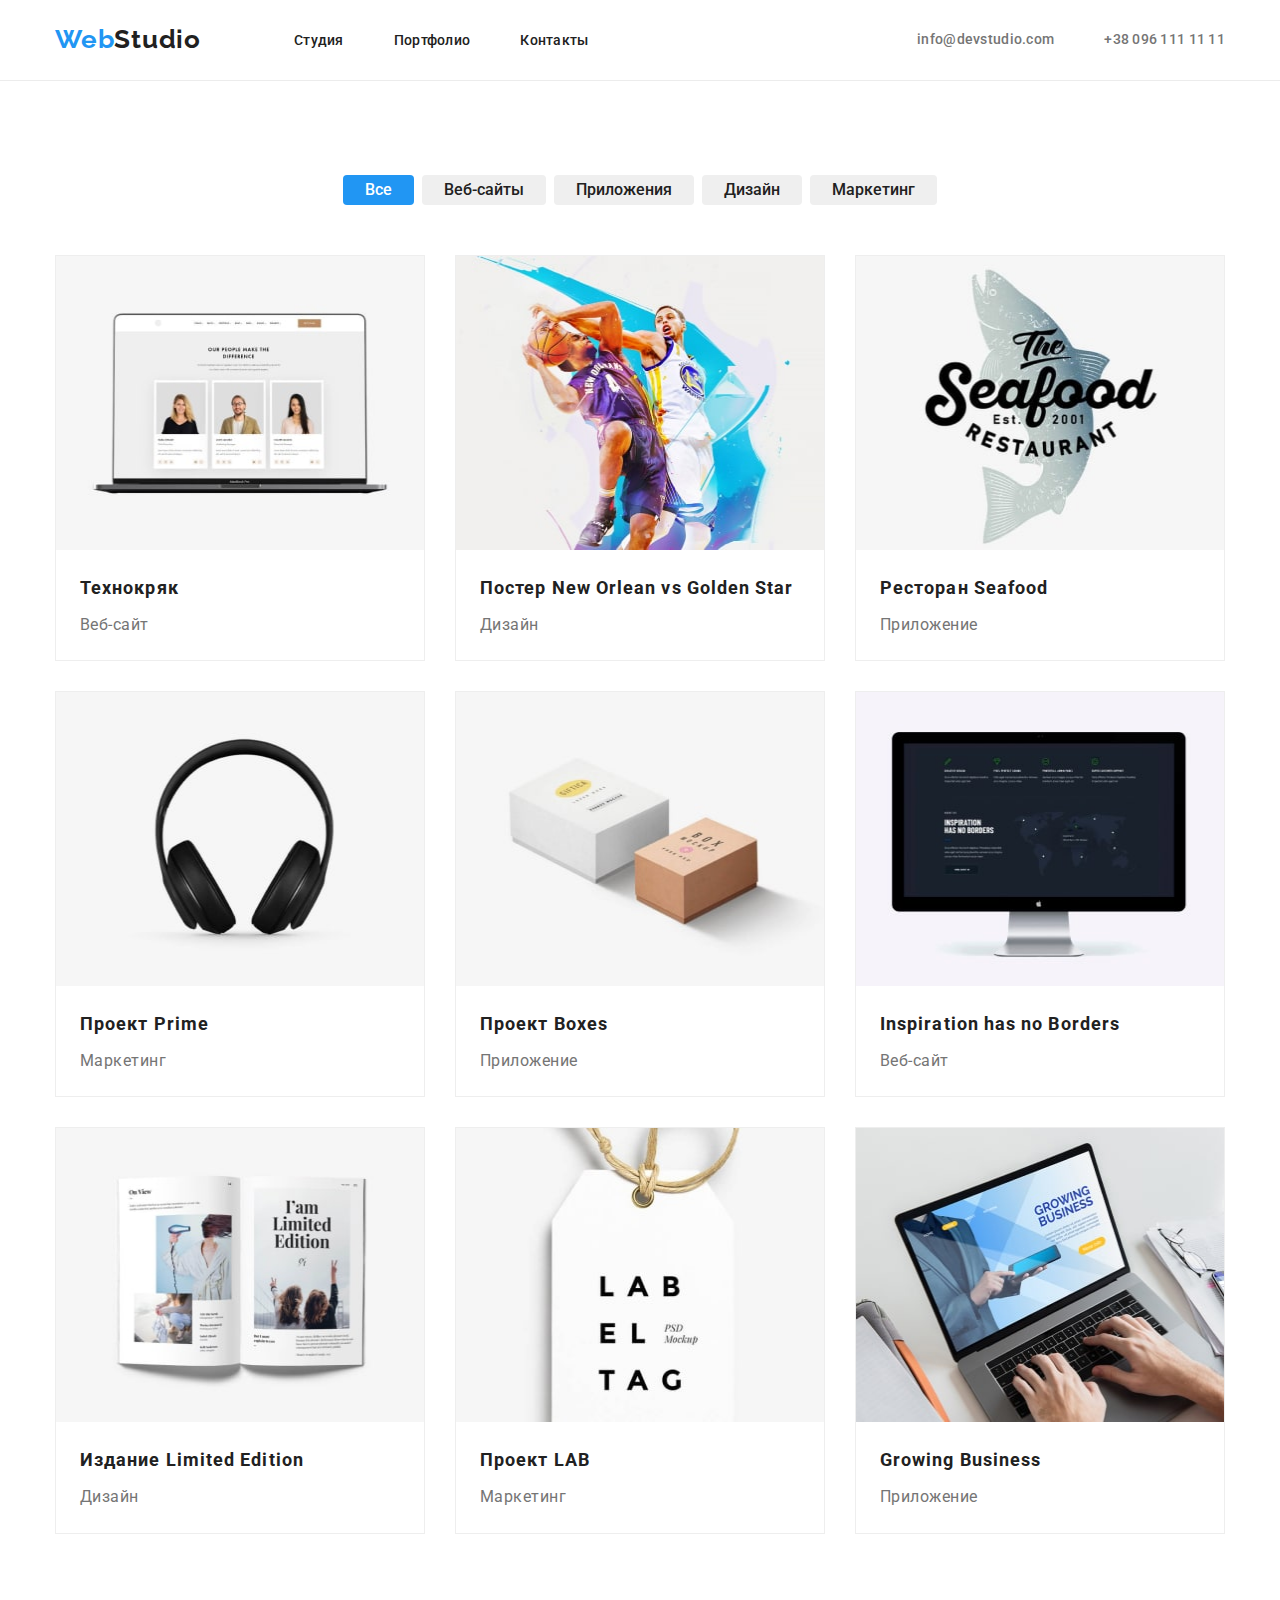
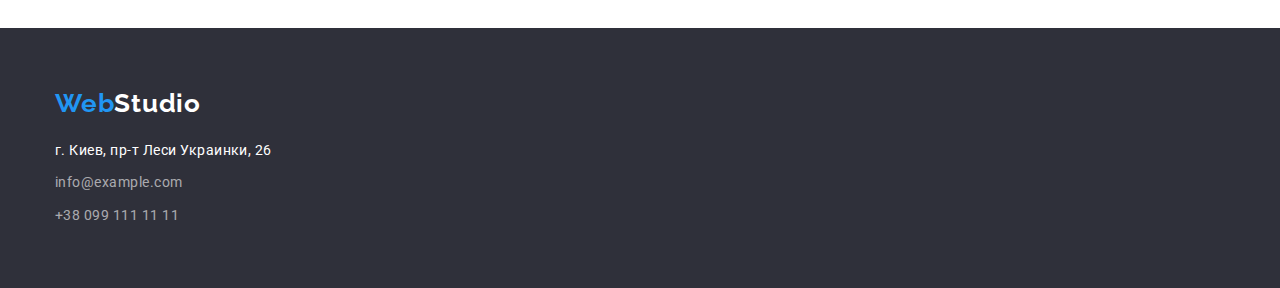
==== portfolio.html @ 02ed7e60 "Add social networks" ====
<!DOCTYPE html>
<html lang="ru">

    <head>
        <meta charset="UTF-8">
        <meta http-equiv="X-UA-Compatible" content="IE=edge">
        <meta name="viewport" content="width=device-width, initial-scale=1.0">
        <title>hw2</title>
        <link href="https://fonts.googleapis.com/css2?family=Raleway:wght@700&family=Roboto:wght@400;500;700;900&display=swap"
            rel="stylesheet" />
        <link rel="stylesheet" href="https://cdnjs.cloudflare.com/ajax/libs/modern-normalize/1.1.0/modern-normalize.min.css
                
                
                
        " />
        <link rel="stylesheet" href="./css/styles.css" />

    </head>

    <body class="page">
    
        <header class="hader">
            <div class="container">
                <nav class="site-nav">
                    <a class="logo-blue link" href="">Web<span class="logo-black">Studio</span></a>
                  
                    <ul class="site-nav list">
                        <li class="site-nav-item"><a class="link" href="./index.html">Студия</a></li>
                        <li class="site-nav-item"><a class="link list-current" href="./portfolio.html" >Портфолио</a></li>
                        <li class="site-nav-item"><a class="link" href="./index.html">Контакты</a></li>
                    </ul>
                </nav>
            
                
                <ul class="contact list">
                    <li class="connect-item"><a class="contact-link link mail" href="mailto:info@devstudio.com">info@devstudio.com</a></li>
                    <li class="connect-item"><a class="contact-link link tel" href="tel:+380961111111">+38 096 111 11 11</a></li>
                </ul>
                
            </div>
        </header>
        <main>
            <section class="section">
                <div class="container">
                    <h1 class="visually-hidden"><span >Фильтр</span></h1>
                    <ul class="filter list">
                        <li class="but"><button class="buttons-all" type="button">Все</button></li>  
                        <li class="but"><button class="buttons" type="button">Веб-сайты</button></li>
                        <li class="but"><button class="buttons" type="button">Приложения</button></li>
                        <li class="but"><button class="buttons" type="button">Дизайн</button></li>
                        <li class="but"><button class="buttons" type="button">Маркетинг</button></li>  
                    </ul>     
                 
                    <ul class="project list">
                        <li class="pic">
                            <a class="link" href="./index.html"><img src="./images/portfolio/img-10.jpg" alt="Экран ноутбука с открытым сайтом" width="370" height="294"/>
                                <div class="cards">
                                    <h2 class="project-name">Технокряк</h2>
                                    <p class="project-work">Веб-сайт</p>
                                </div>
                            </a>
                        </li>
                        <li class="pic">
                            <a class="link" href="./index.html"><img src="./images/portfolio/img-11.jpg" alt="Два баскетболиста с мячом" width="370" height="294"/>
                                <div class="cards">
                                    <h2 class="project-name">Постер New Orlean vs Golden Star</h2>
                                    <p class="project-work">Дизайн</p>
                                </div>
                            </a>
                            
                        </li>
                        <li class="pic">
                            <a class="link" href="./index.html"><img src="./images/portfolio/img-12.jpg" alt="Эмблема ресторана морской еды" width="370" height="294"/>
                                <div class="cards">
                                    <h2 class="project-name">Ресторан Seafood</h2>
                                    <p class="project-work">Приложение</p>
                                </div>
                            </a>
                        </li>
                        <li class="pic">
                            <a class="link" href="./index.html"><img src="./images/portfolio/img-13.jpg" alt="Черные наушники" width="370" height="294"/>
                                <div class="cards">
                                    <h2 class="project-name">Проект Prime</h2>
                                    <p class="project-work">Маркетинг</p>
                                </div>
                            </a>
                        </li>
                        <li class="pic">
                            <a class="link" href="./index.html"><img src="./images/portfolio/img-14.jpg" alt="Две коробки" width="370" height="294"/>
                                <div class="cards">
                                    <h2 class="project-name">Проект Boxes</h2>
                                    <p class="project-work">Приложение</p>
                                </div>
                            </a>
                        </li>
                        <li class="pic">
                            <a class="link" href="./index.html"><img src="./images/portfolio/img-15.jpg" alt="Монитор компьютера с открытым сайтом" width="370" height="294"/>
                                <div class="cards">
                                    <h2 class="project-name">Inspiration has no Borders</h2>
                                    <p class="project-work">Веб-сайт</p>
                                </div>
                            </a>
                        </li>
                        <li class="pic">
                            <a class="link" href="./index.html"><img src="./images/portfolio/img-16.jpg" alt="Открытая книга на английском языке" width="370" height="294"/>
                                <div class="cards">
                                    <h2 class="project-name">Издание Limited Edition</h2>
                                    <p class="project-work">Дизайн</p>
                                </div>
                            </a>
                        </li>
                        <li class="pic">
                            <a class="link" href="./index.html"><img src="./images/portfolio/img-17.jpg" alt="Визитка на веревке" width="370" height="294"/>
                                <div class="cards">
                                    <h2 class="project-name">Проект LAB</h2>
                                    <p class="project-work">Маркетинг</p>
                                </div>
                            </a>
                        </li>
                        <li class="pic">
                            <a class="link" href="./index.html"><img src="./images/portfolio/img-18.jpg" alt="Открытый ноутбук с загруженым сайтом" width="370" height="294"/>
                                <div class="cards">
                                    <h2 class="project-name">Growing Business</h2>
                                    <p class="project-work">Приложение</p>
                                </div>
                            </a>
                        </li>
                    </ul>
                </div>
            </section>
        </main>
        <footer class="footer">
            <div class="container">
                <div class="logo-down"><a class="logo-blue link-two" href="">Web<span class="logo-white">Studio</span></a></div>
                <address>
                    <ul class="address list">
                        <li class="adr"><a class="city link-down" href="https://goo.gl/maps/exjHchh4HZXkeNrS6" rel="noopener noreferrer nofollow" target="_blank">г. Киев, пр-т Леси
                    Украинки, 26</a></li>
                        <li class="adr"><a class="contact-item link-down" href="mailto:info@example.com">info@example.com</a></li>
                        <li class="adr"><a class="contact-item link-down" href="tel:+380991111111">+38 099 111 11 11</a></li>
                    </ul>
                </address>
            </div>
        </footer>
    </body>
</html>
---- css/styles.css ----
/* хедер background: #FFFFFF; */
/* цвет заголовки color: #212121;*/
/* основной текст color: #757575;*/
/* акцент цвет ссылки веб и Студия color: #2196F3; */
/* Эффективные решения осн color: #FFFFFF*;/
/* Эффективные решения фон background: #2F303A; */
/*  Чем занимаемся фон background: #E5E5E5; */
/* Наша команда background: #F5F4FA; */
/* футер background: #2F303A; */
/* адресс внизу color: rgba(255, 255, 255, 0.6); */
/* абзацы color: #757575; */

:root {
    --primary-text-color: #757575;
    --title-text-color: #212121;
    --primary-white-color:#FFFFFF;
    --accent-color: #2196F3;
    --hero-bgd-color: #2F303A;
    --team-bgd-color: #F5F4FA;
    --contact-color: rgba(255, 255, 255, 0.6);
}
.page {
    font-family: 'Roboto', sans-serif;
    letter-spacing: 0.03em;
    background-color: var(--primary-white-color);
    color: var(--primary-text-color);
}
h1,
h2,
h3,
h4,
h5,
h6,
p {
    margin-top: 0;
    margin-bottom: 0;
}
img {
    display: block;
    max-width: 100%;
}
.container {
    width: 1200px;
    padding-left: 15px;
    padding-right: 15px;
    margin-left: auto;
    margin-right: auto;
    
}
/* Header */
ul {
    list-style: none;
    padding: 0;
    margin: 0;
}
.link,
.link-two,
.link-down {
    text-decoration: none;
}

.site-nav.list {
    display: flex;
    padding-top: 0;
    padding-bottom: 0;
}
.logo-blue {
    margin-right: 93px;
    padding-top: 24px;
    padding-bottom: 25px;
}
.logo {
    display: inline-block;
}

.hader .container {
    display: flex;
    align-items: center;
}
.hader {
    border-bottom: 1px solid #ececec;
}
.site-nav-item {
    margin-right: 50px;
}
.site-nav-item:last-child {
    margin-right: 0;
}
.site-nav {
    display: flex;
    align-items: center;
}

.site-nav .link .list-current + .link {
    margin-left: 50px;
}

.contact.list {
    display: flex;
    margin-left: auto;
    
}
.contact .cont + .cont,
.contact .connect-item + .connect-item{
    display: block;
    margin-left: 50px;
}
 

/* Site nav */

.site-nav-item .link {
    font-weight: 500;
    font-size: 14px;
    line-height: 1.14;
    letter-spacing: 0.02em;
    color: var(--title-text-color);
}
.logo-blue {
    font-family: 'Raleway';
    font-weight: 700;
    font-size: 26px;
    line-height: 1.19;
    letter-spacing: 0.03em;
    color: var(--accent-color);
}

.logo-black {
    font-family: inherit;
    color: var(--title-text-color);
}

.logo-white {
    font-family: inherit;
    color: var(--primary-white-color);
}


.link:hover,
.link:focus {
    color: var(--accent-color); 
}

.site-nav .link .list-current {
    color: var(--accent-color);
}

.contact {
    font-weight: 500;
    font-size: 14px;
    line-height: 1.14;
    letter-spacing: 0.02em;
}
.contact-link {
    color: var(--primary-text-color)
}
.contact-link:hover,
.contact-link:focus {
    color: var(--accent-color);
}

/* Filter Portfolio */
.filter {
    font-weight: 500;
    font-size: 16px;
    line-height: 1.62;
    letter-spacing: 0,03em;
}
.filter {
    display: flex;
    justify-content: center;
    font-size: 16px;
    margin-bottom: 50px;
}
.filter .but + .but {
    margin-left: 8px;
}
.filter .buttons-all {
    color: var(--primary-white-color);
    background-color: var(--accent-color);
    cursor: pointer;
    font-weight: 500;
    border: none;
    padding: 6px 22px;
    border-radius: 4px;
}
.filter .buttons {
    color: var(--title-text-color);
    cursor: pointer;
    font-weight: 500;
    border: none;
    padding: 6px 22px;
    border-radius: 4px;
}
.filter .buttons-all:hover,
.filter .buttons-all:focus {
    background-color: var(--accent-color);
    color: var(--primary-white-color);
}

.filter .buttons:hover,
.filter .buttons:focus {
    background-color: var(--accent-color);
    color: var(--primary-white-color);
}   
.project {
    display: flex;
    flex-wrap: wrap;
}
.pic {
    width: 370px;
    
}
.project.list .pic {
    display: block;
    width: calc((100% - 60px) / 3);
    margin-right: 30px;
    margin-bottom: 30px;
    
    border: 1px solid #eeeeee;
}
.project.list .pic:nth-child(3n) {
    margin-right: 0;
} 
.project.list .pic:nth-last-child(-n+3) {
    margin-bottom: 0;
}

/* Герой */
.hero {
    padding: 200px 0;
    text-align: center;
    background-image: linear-gradient(to right,
        rgba(47, 48, 58, 0.4), 
        rgba(47, 48, 58, 0.4)), 
    url(../images/hero-bgo.jpg);
    background-repeat: no-repeat;
    background-position: center;
    margin-right: auto;
    margin-left: auto;
    max-width: 1600px;
    height: 600px;
    background-color: #C4C4C4;    
    
}
.hero {
    font-size: 14px;
    letter-spacing: 0.06em;
    text-align: center;
    background-color: var(--hero-bgd-color);
    color: var(--primary-white-color);
}
.hero-title {
    font-weight: 900;
    font-size: 44px;
    line-height: 1.36;
    letter-spacing: 0.06em;
    text-align: center;
    text-transform: uppercase;
    margin-bottom: 30px;
}

/* Buttons */

.button {
    font-family: 'Roboto';
    font-weight: 700;
    font-size: 16px;
    line-height: 1.88;
    text-align: center;
    align-items: center;
    border-radius: 4px;
    border: none;
    padding: 10px 32px;
    cursor: pointer;
    color: var(--primary-white-color);
    background: var(--accent-color);
    box-shadow: 0px 4px 4px, rgba(0, 0, 0, 0.15);
    border-radius: 4px;
    letter-spacing: 0.06em;
}
.hero .button {
    display: inline-block;
    text-align: center;
    margin: 0;
}
.button:hover,
.button:focus {
    background-color: var(--primary-text-color) ;
}
/* Преимущества */

.section {
    padding-top: 94px;
    padding-bottom: 94px;
}

.title {
    margin-bottom: 10px;
}
.first-item {
    margin-top: 10px;
    }

.feat-title {
    width: 270px;
    margin-right: 30px;
}
.feat-title:nth-child(4n) {
    margin-right: 0;
}
.visually-hidden {
    position: absolute;
    width: 1px;
    height: 1px;
    margin: -1px;
    border: 0;
    padding: 0;
    white-space: nowarp;
    clip-path: insert(100%);
    clip: rect(0 0 0 0);
    owerflow: hidden;
}
.feature-list {
    display: flex;   
}   
.feature-title {
    margin-top: 0;
}
.title {
    font-weight: 700;
    font-size: 14px;
    line-height: 1.14;
    text-transform: uppercase;
    color: var(--title-text-color);
}
.title-item {
    font-size: 14px;
    line-height: 1.71;    
} 
/* Чем занимаемся */
.section-doing {
    padding-top: 0;
}
.section-title {
    font-weight: 700;
    font-size: 36px;
    line-height: 1.17;
    color: var(--title-text-color);
} 
.section-title {
    margin-bottom: 50px;
    text-align: center;
}
.container .section-title {
    text-align: center;
}
.work-list {
    display: flex;
}
.working {
    flex-basis: auto;
}
.work-list > .working  {
    flex-basis: calc(100% - 60px/3);
}
.work-list > .working + .working {
    margin-left: 30px;
}
.work-list {
    font-size: 14px;
    text-align: center;
}
.cards {
    border-radius: 0px 0px 4px 4px;
    padding: 20px 24px;
}
.project-name {
    font-weight: 700;
    font-size: 18px;
    line-height: 2;
    letter-spacing: 0.06em;
    color: var(--title-text-color);
}
.project-name {
    margin-bottom: 4px;
}
.project-work {
    font-size: 16px;
    line-height: 1.88;
    color: var(--primary-text-color);
}

/* Наша команда */
.section-team {
    background-color: var(--team-bgd-color);
    
    
}
.team-name {
    font-size: 16px;
    line-height: 1.88;
    text-align: center;    
}
.team-name {
    display: flex;
    outline: 1px solid red;
    
}
.staff {
    width: 270px;
    margin-right: 30px;
    margin-left: 0;
    
    
}
.staff:nth-child(4n) {
    margin-right: 0;
}
.our {
    margin-top: 30px;
    margin-bottom: 30px;
    
}

.name {
    font-weight: 500;
    font-size: 16px;
    line-height: 1.19;
    color: var(--title-text-color);
    margin-bottom: 10px;
}
.position {
    font-size: 16px;
    line-height: 1.19;
    color: var(--primary-text-color);
    margin-bottom: 16px;
    
}
.masters-soc-list {
    display: flex;
    justify-content: center;
}
.masters-soc-item + .masters-soc-item {
    margin-left: 10px;
}
.masters-soc-link {
    width: 44px;
    height: 44px;
    background-color: var(--team-bgd-color);
    border-radius: 50%;
    display: flex;
    justify-content: center;
    align-items: center;
    fill: var(--primary-white-color);
}
.masters-soc-icon {
    fill: #AFB1B8;
    
}
.masters-soc-link.insta:hover {
    background-color: var(--accent-color);
    fill: var(--primary-white-color);
}
.masters-soc-icon.insta:hover {
    fill: var(--primary-white-color);
}
/* Футер */
.footer {
    background-color: var(--hero-bgd-color);
    font-size: 14px;
}
.footer {
    padding-top: 60px;
    padding-bottom: 60px;
}
.address {
    font-style: normal;
}
.address {
    display: block;
    
}
.address .adr + .adr {
    margin-top: 9px;
}
.city {
    font-size: 14px;
    line-height: 1.71;
    color: var(--primary-white-color);
}
.city {
    margin-top: 20px;
    margin-bottom: 9px;
}
.contact-item {
    font-size: 14px;
    line-height: 1.71;
    color: var(--contact-color);
}
.contact-item:not(:last-child) {
    margin-top: 9px;
    margin-bottom: 9px;
}
.contact-item:last-child {
    margin-top: 9px;
    margin-bottom: 30px;
}
.contact-item:hover,
.contact-item:focus {
    color: var(--accent-color);
}
.logo-down {
    display: inline-block;
    margin-bottom: 20px;
}
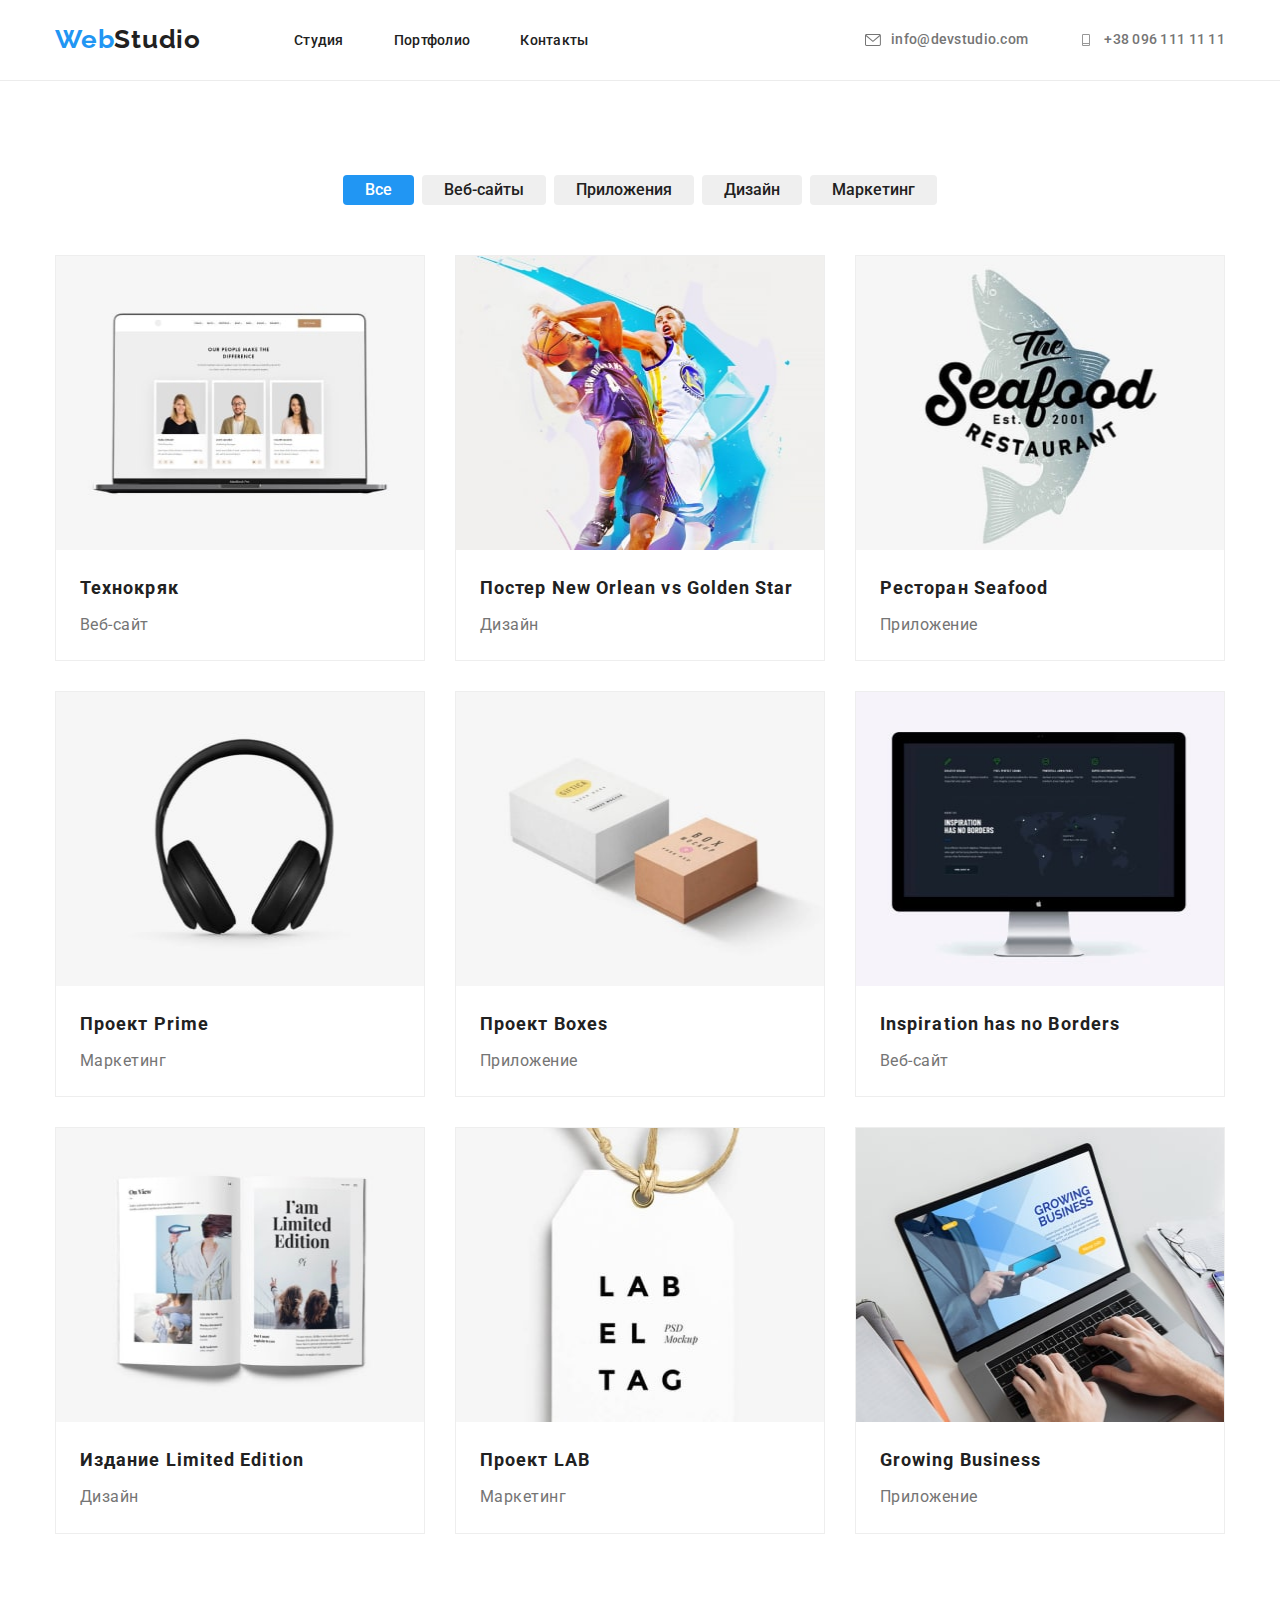
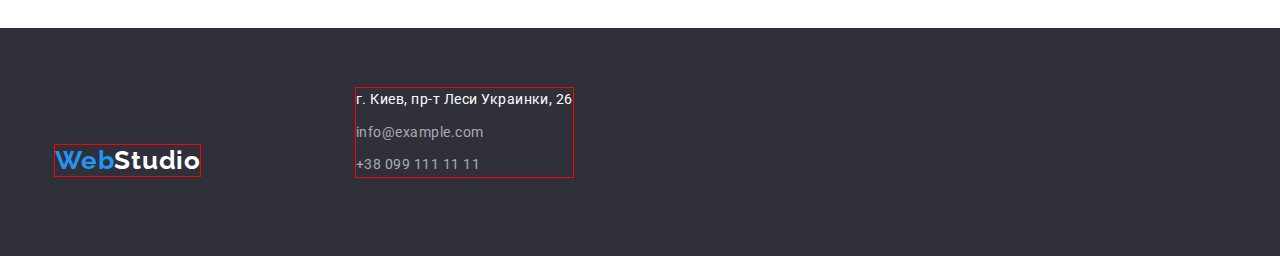
==== commit 22ec821a: "1" ====
--- a/portfolio.html
+++ b/portfolio.html
@@ -33,8 +33,16 @@
             
                 
                 <ul class="contact list">
-                    <li class="connect-item"><a class="contact-link link mail" href="mailto:info@devstudio.com">info@devstudio.com</a></li>
-                    <li class="connect-item"><a class="contact-link link tel" href="tel:+380961111111">+38 096 111 11 11</a></li>
+                    <li class="cont"><a class="contact-link link mail" href="mailto:info@devstudio.com">
+                            <svg class="icon-contact mail" width="16" height="12">
+                                <use href="./images/symbol-defs.svg#icon-envelope"></use>
+                            </svg>info@devstudio.com</a>
+                    </li>
+                    <li class="cont"><a class="contact-link link tel" href="tel:+380961111111">
+                            <svg class="icon-contact tel" width="16" height="12">
+                                <use href="./images/symbol-defs.svg#icon-phone"></use>
+                            </svg>+38 096 111 11 11</a>
+                    </li>
                 </ul>
                 
             </div>
--- a/css/styles.css
+++ b/css/styles.css
@@ -152,12 +152,27 @@
     letter-spacing: 0.02em;
 }
 .contact-link {
-    color: var(--primary-text-color)
-}
-.contact-link:hover,
-.contact-link:focus {
-    color: var(--accent-color);
-}
+    display: flex;
+    align-items: center;
+    color: var(--primary-text-color);
+}
+.contact-link .icon-contact:hover,
+.contact-link .icon-contact:focus {
+    color: var(--primary-text-color); 
+    fill: var(--accent-color);
+}
+
+.icon-contact::before {
+    display: flex;
+    align-items: center;
+    
+}
+.icon-contact {
+    margin-right: 10px;
+    fill: currentColor;
+    text-align: justify;
+}
+
 
 /* Filter Portfolio */
 .filter {
@@ -301,12 +316,21 @@
 .first-item {
     margin-top: 10px;
     }
-
-.feat-title {
+.feature-icon {
+    display: flex;
+    align-items: center;
+    justify-content: center;
+    margin-bottom: 30px;
+    width: 270px;
+    height: 120px;
+    background-color: var(--team-bgd-color);
+
+}
+.feature-title {
     width: 270px;
     margin-right: 30px;
 }
-.feat-title:nth-child(4n) {
+.feature-title:nth-child(4n) {
     margin-right: 0;
 }
 .visually-hidden {
@@ -456,15 +480,79 @@
 }
 .masters-soc-icon {
     fill: #AFB1B8;
-    
-}
-.masters-soc-link.insta:hover {
+}
+
+.masters-soc-link:hover,
+.masters-soc-link:focus {
     background-color: var(--accent-color);
     fill: var(--primary-white-color);
 }
-.masters-soc-icon.insta:hover {
+.masters-soc-link:hover .masters-soc-icon  {
     fill: var(--primary-white-color);
 }
+/* Наши клиенты */
+.clients {
+    background-color: #fff;
+    
+}
+.client-title {
+    font-weight: 700;
+    font-size: 36px;
+    line-height: 1.17;
+    text-align: center;
+    letter-spacing: 0.03em;
+    
+    color: #212121;
+    
+    margin-top: 94px;
+    margin-bottom: 50px;
+}
+.client-list {
+    margin-bottom: 94px;
+    justify-content: space-between;
+    
+}
+.client-link {
+    border-color: #AFB1B8;
+}
+
+.client-link:hover {
+    border-color: var(--accent-color);
+
+}    
+.svg {
+    margin-top: 16px;
+    margin-bottom: 16px;
+    margin-left: 32px;
+    margin-right: 32px;
+    color: #AFB1B8;
+}
+
+.client-icon {
+    width: 170px;
+    height: 92px;
+    border: 1px solid #AFB1B8;
+    box-sizing: border-box;
+    border-radius: 4px;
+    background-color: var(#E5E5E5);
+    
+    display: inline-block;
+    
+ 
+}
+.client-icon + .client-icon {
+    margin-left: 30px;
+    
+}
+.client-icon:first-child {
+    margin-left: 0;
+}
+.client-icon:hover,
+.client-icon:focus {
+    border-color: #2196F3;
+}
+
+
 /* Футер */
 .footer {
     background-color: var(--hero-bgd-color);
@@ -474,11 +562,16 @@
     padding-top: 60px;
     padding-bottom: 60px;
 }
+.footer .container {
+    display: flex;
+    align-items: baseline;
+}
 .address {
     font-style: normal;
 }
 .address {
-    display: block;
+    display: inline-block;
+    outline: 1px solid red;
     
 }
 .address .adr + .adr {
@@ -497,6 +590,7 @@
     font-size: 14px;
     line-height: 1.71;
     color: var(--contact-color);
+    
 }
 .contact-item:not(:last-child) {
     margin-top: 9px;
@@ -511,6 +605,30 @@
     color: var(--accent-color);
 }
 .logo-down {
+    width: 145px;
+    height: 31px;
     display: inline-block;
     margin-bottom: 20px;
-}+    margin-right: 156px;
+    outline: 1px solid red;
+}
+.social {
+    
+    margin-left: 70px;
+    outline: 1px solid red;    
+}
+.join-list {
+    font-weight: 700;
+    font-size: 14px;
+    line-height: 1.14;
+    letter-spacing: 0.03em;
+    text-transform: uppercase;
+    
+    color: var(--primary-white-color);
+    display: flex;
+    padding-top: 72px;
+    margin-bottom: 20px;
+}
+.join-soc-icon {
+    
+}
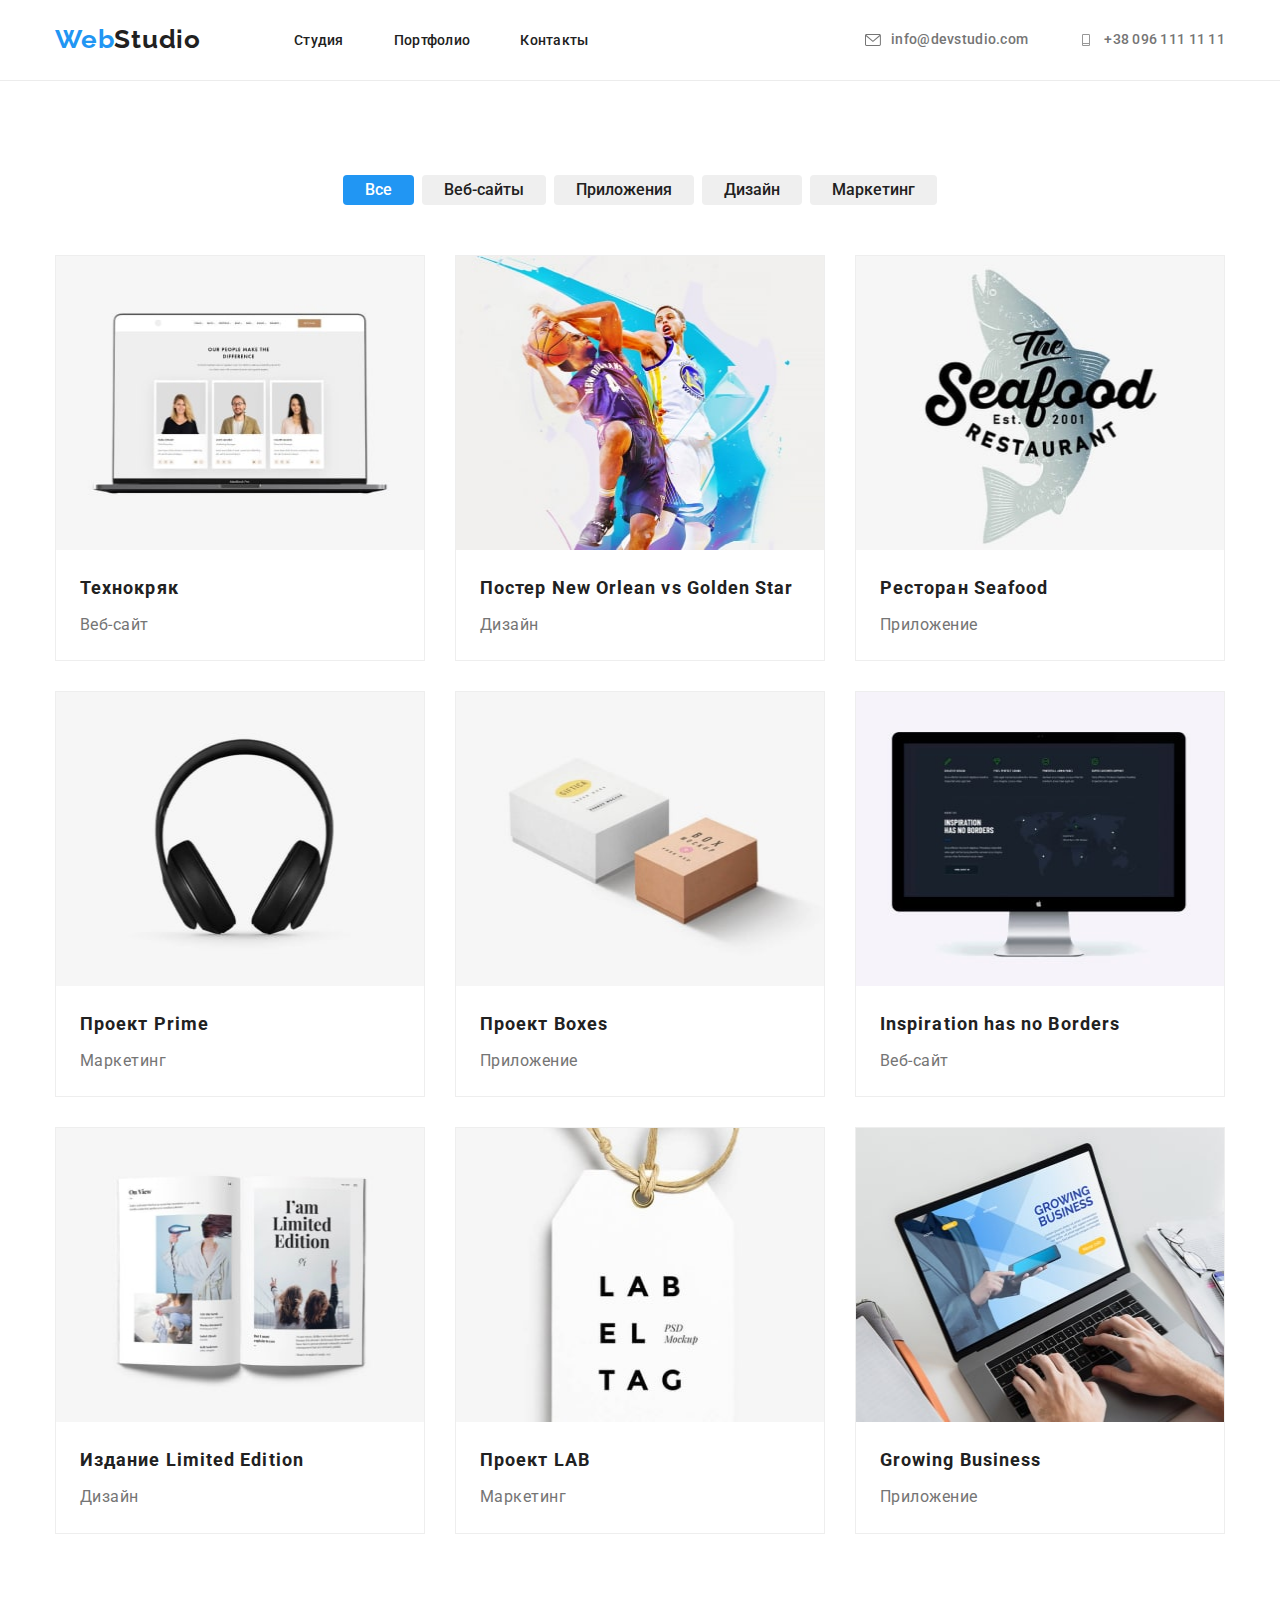
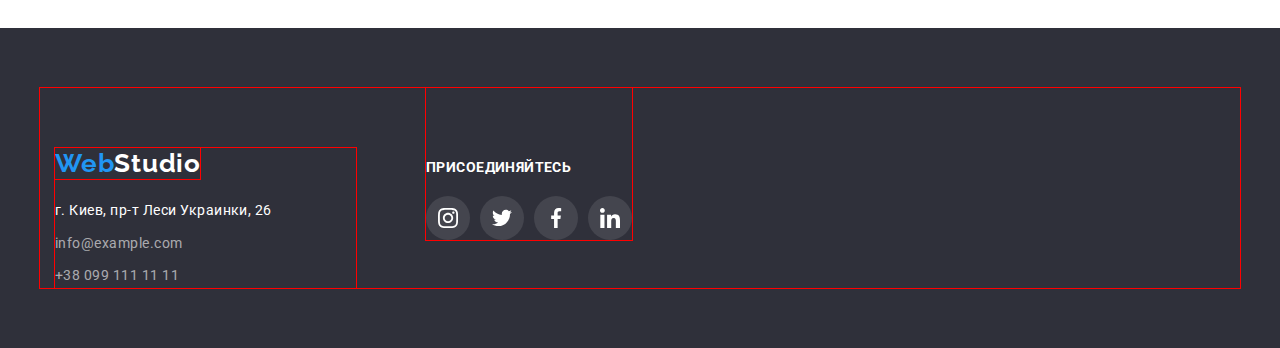
==== commit 144bd291: "Ховери і фокуси" ====
--- a/portfolio.html
+++ b/portfolio.html
@@ -139,15 +139,55 @@
         </main>
         <footer class="footer">
             <div class="container">
-                <div class="logo-down"><a class="logo-blue link-two" href="">Web<span class="logo-white">Studio</span></a></div>
-                <address>
-                    <ul class="address list">
-                        <li class="adr"><a class="city link-down" href="https://goo.gl/maps/exjHchh4HZXkeNrS6" rel="noopener noreferrer nofollow" target="_blank">г. Киев, пр-т Леси
-                    Украинки, 26</a></li>
-                        <li class="adr"><a class="contact-item link-down" href="mailto:info@example.com">info@example.com</a></li>
-                        <li class="adr"><a class="contact-item link-down" href="tel:+380991111111">+38 099 111 11 11</a></li>
+        
+                <div class="footer-container">
+                    <div class="logo-down">
+                        <a class="logo-blue link-two" href="">Web<span class="logo-white">Studio</span></a>
+                    </div>
+                    <address>
+                        <ul class="address list">
+                            <li class="adr"><a class="city link-down" href="https://goo.gl/maps/exjHchh4HZXkeNrS6"
+                                    rel="noopener noreferrer nofollow" target="_blank">г. Киев, пр-т Леси Украинки, 26</a></li>
+                            <li class="adr"><a class="contact-item link-down"
+                                    href="mailto:info@example.com">info@example.com</a></li>
+                            <li class="adr"><a class="contact-item link-down" href="tel:+380991111111">+38 099 111 11 11</a>
+                            </li>
+                        </ul>
+                    </address>
+                </div>
+                <div class="social">
+                    <h2 class="join-list">присоединяйтесь</h2>
+                    <ul class="masters-soc-list">
+                        <li class="masters-soc-item">
+                            <a href="" class="masters-soc-link">
+                                <svg class="masters-soc-icon-join" width="20" height="20">
+                                    <use href="./images/symbol-defs.svg#icon-instagram"></use>
+                                </svg>
+                            </a>
+                        </li>
+                        <li class="masters-soc-item">
+                            <a href="" class="masters-soc-link">
+                                <svg class="masters-soc-icon-join" width="20" height="20">
+                                    <use href="./images/symbol-defs.svg#icon-twitter"></use>
+                                </svg>
+                            </a>
+                        </li>
+                        <li class="masters-soc-item">
+                            <a href="" class="masters-soc-link">
+                                <svg class="masters-soc-icon-join" width="20" height="20">
+                                    <use href="./images/symbol-defs.svg#icon-facebook"></use>
+                                </svg>
+                            </a>
+                        </li>
+                        <li class="masters-soc-item">
+                            <a href="" class="masters-soc-link">
+                                <svg class="masters-soc-icon-join" width="20" height="20">
+                                    <use href="./images/symbol-defs.svg#icon-linkedin"></use>
+                                </svg>
+                            </a>
+                        </li>
                     </ul>
-                </address>
+                </div>
             </div>
         </footer>
     </body>
--- a/css/styles.css
+++ b/css/styles.css
@@ -469,13 +469,14 @@
     margin-left: 10px;
 }
 .masters-soc-link {
+    display: flex;
+    justify-content: center;
+    align-items: center;
     width: 44px;
     height: 44px;
-    background-color: var(--team-bgd-color);
+    background-color: rgba(255, 255, 255, 0.1);
     border-radius: 50%;
-    display: flex;
-    justify-content: center;
-    align-items: center;
+        
     fill: var(--primary-white-color);
 }
 .masters-soc-icon {
@@ -484,10 +485,11 @@
 
 .masters-soc-link:hover,
 .masters-soc-link:focus {
+    fill: var(--primary-white-color);
     background-color: var(--accent-color);
-    fill: var(--primary-white-color);
-}
-.masters-soc-link:hover .masters-soc-icon  {
+    
+}
+.masters-soc-link:hover .masters-soc-icon {
     fill: var(--primary-white-color);
 }
 /* Наши клиенты */
@@ -508,26 +510,14 @@
     margin-bottom: 50px;
 }
 .client-list {
+    display: flex;
     margin-bottom: 94px;
-    justify-content: space-between;
+    
     
 }
 .client-link {
     border-color: #AFB1B8;
 }
-
-.client-link:hover {
-    border-color: var(--accent-color);
-
-}    
-.svg {
-    margin-top: 16px;
-    margin-bottom: 16px;
-    margin-left: 32px;
-    margin-right: 32px;
-    color: #AFB1B8;
-}
-
 .client-icon {
     width: 170px;
     height: 92px;
@@ -535,11 +525,30 @@
     box-sizing: border-box;
     border-radius: 4px;
     background-color: var(#E5E5E5);
-    
+    fill: #AFB1B8;
     display: inline-block;
-    
- 
-}
+}
+.use {
+    fill: #AFB1B8;
+}
+.client-link:hover,
+.client-link:focus {
+    border-color: var(--accent-color);
+    fill: var(--accent-color);
+}
+.client-link:hover .use {
+    fill: var(--accent-color);
+}
+
+.svg {
+    margin-top: 16px;
+    margin-bottom: 16px;
+    margin-left: 32px;
+    margin-right: 32px;
+    
+}
+
+
 .client-icon + .client-icon {
     margin-left: 30px;
     
@@ -565,11 +574,15 @@
 .footer .container {
     display: flex;
     align-items: baseline;
+    outline: 1px solid red;
+}
+.footer-container {
+    outline: 1px solid red;
 }
 .address {
     font-style: normal;
 }
-.address {
+.address-list {
     display: inline-block;
     outline: 1px solid red;
     
@@ -601,7 +614,9 @@
     margin-bottom: 30px;
 }
 .contact-item:hover,
-.contact-item:focus {
+.contact-item:focus,
+.city:hover,
+.city:focus {
     color: var(--accent-color);
 }
 .logo-down {
@@ -629,6 +644,4 @@
     padding-top: 72px;
     margin-bottom: 20px;
 }
-.join-soc-icon {
-    
-}
+
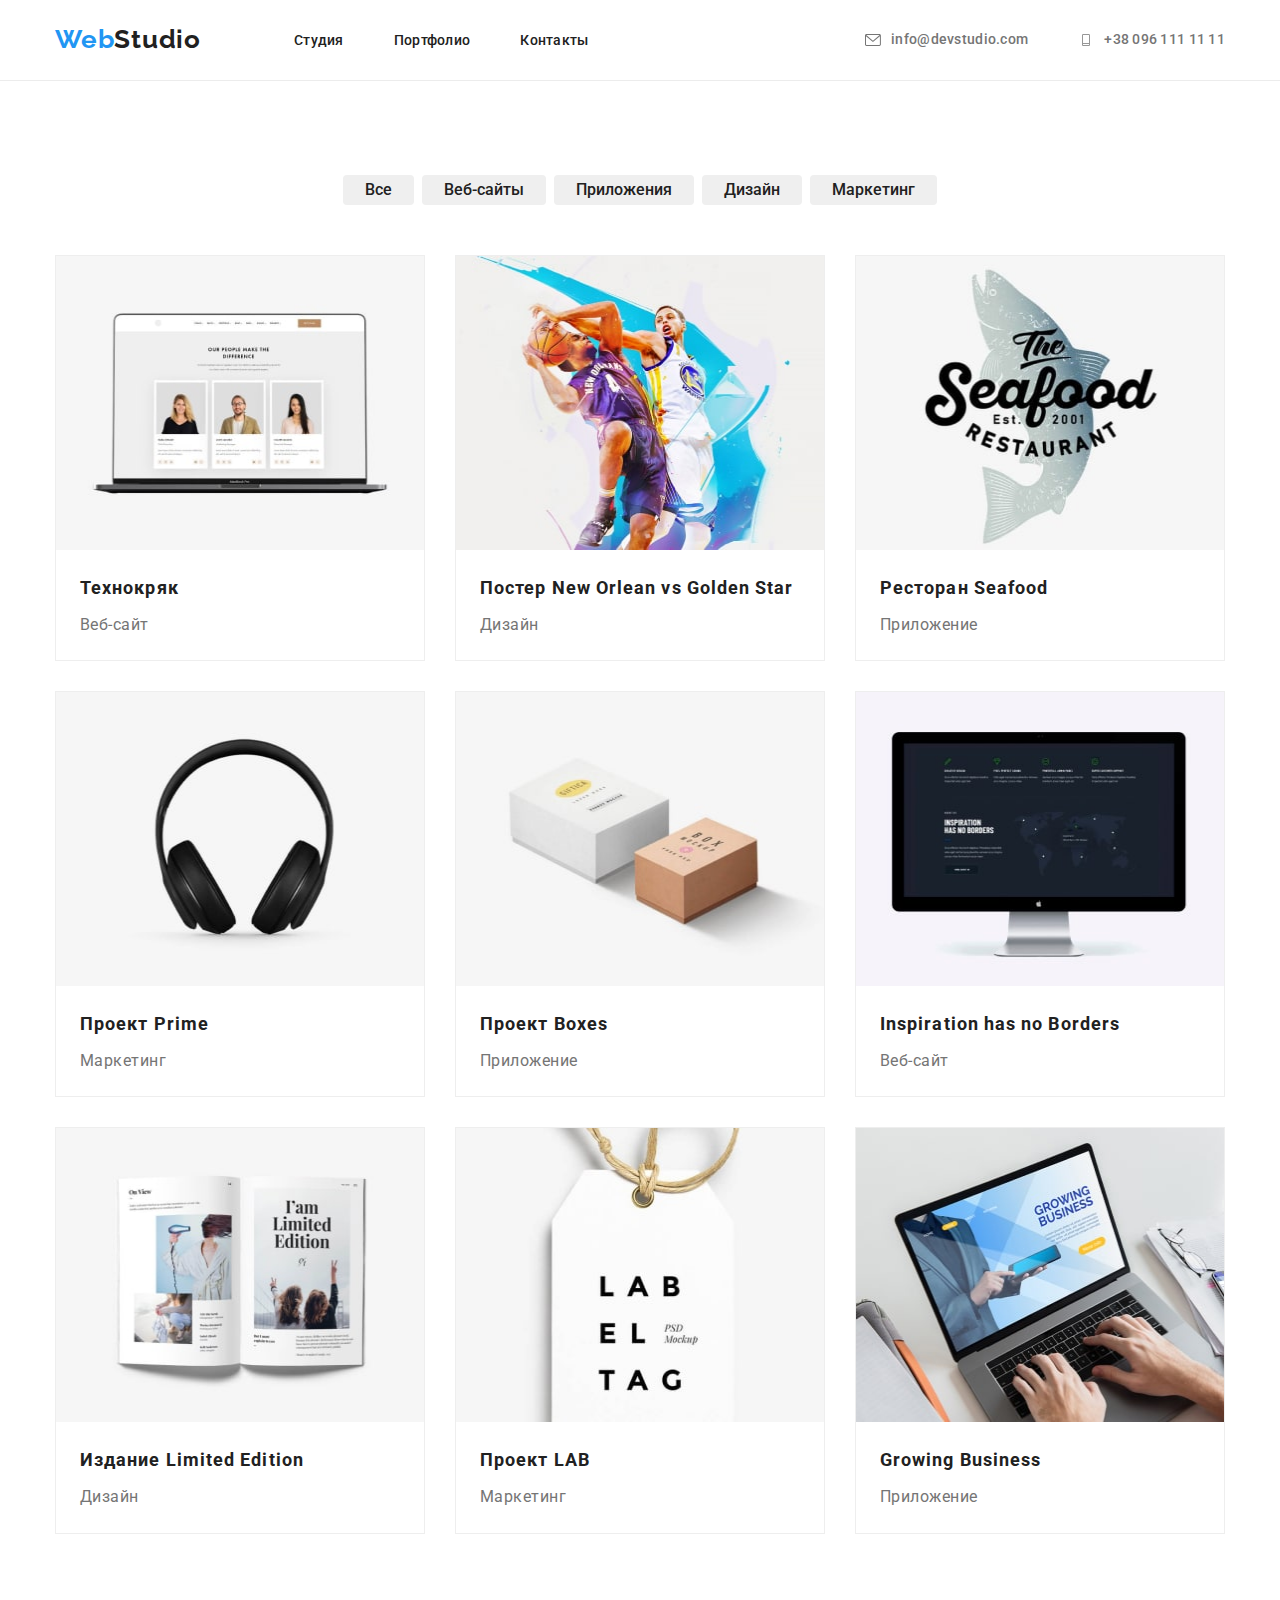
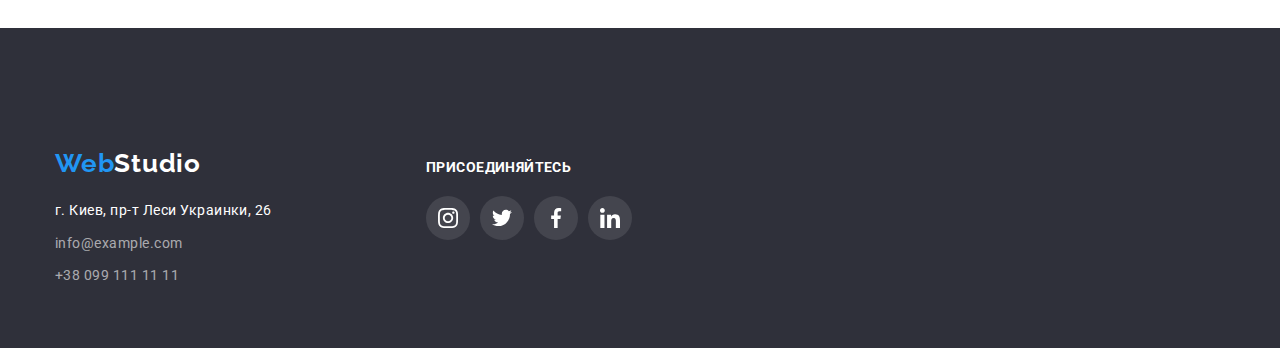
==== commit 2d67a02d: "Final (add shadow)" ====
--- a/portfolio.html
+++ b/portfolio.html
@@ -35,12 +35,12 @@
                 <ul class="contact list">
                     <li class="cont"><a class="contact-link link mail" href="mailto:info@devstudio.com">
                             <svg class="icon-contact mail" width="16" height="12">
-                                <use href="./images/symbol-defs.svg#icon-envelope"></use>
+                                <use href="./images/icons.svg#icon-envelope"></use>
                             </svg>info@devstudio.com</a>
                     </li>
                     <li class="cont"><a class="contact-link link tel" href="tel:+380961111111">
                             <svg class="icon-contact tel" width="16" height="12">
-                                <use href="./images/symbol-defs.svg#icon-phone"></use>
+                                <use href="./images/icons.svg#icon-phone"></use>
                             </svg>+38 096 111 11 11</a>
                     </li>
                 </ul>
@@ -52,7 +52,7 @@
                 <div class="container">
                     <h1 class="visually-hidden"><span >Фильтр</span></h1>
                     <ul class="filter list">
-                        <li class="but"><button class="buttons-all" type="button">Все</button></li>  
+                        <li class="but"><button class="buttons" type="button">Все</button></li>  
                         <li class="but"><button class="buttons" type="button">Веб-сайты</button></li>
                         <li class="but"><button class="buttons" type="button">Приложения</button></li>
                         <li class="but"><button class="buttons" type="button">Дизайн</button></li>
@@ -161,28 +161,28 @@
                         <li class="masters-soc-item">
                             <a href="" class="masters-soc-link">
                                 <svg class="masters-soc-icon-join" width="20" height="20">
-                                    <use href="./images/symbol-defs.svg#icon-instagram"></use>
+                                    <use href="./images/icons.svg#icon-instagram"></use>
                                 </svg>
                             </a>
                         </li>
                         <li class="masters-soc-item">
                             <a href="" class="masters-soc-link">
                                 <svg class="masters-soc-icon-join" width="20" height="20">
-                                    <use href="./images/symbol-defs.svg#icon-twitter"></use>
+                                    <use href="./images/icons.svg#icon-twitter"></use>
                                 </svg>
                             </a>
                         </li>
                         <li class="masters-soc-item">
                             <a href="" class="masters-soc-link">
                                 <svg class="masters-soc-icon-join" width="20" height="20">
-                                    <use href="./images/symbol-defs.svg#icon-facebook"></use>
+                                    <use href="./images/icons.svg#icon-facebook"></use>
                                 </svg>
                             </a>
                         </li>
                         <li class="masters-soc-item">
                             <a href="" class="masters-soc-link">
                                 <svg class="masters-soc-icon-join" width="20" height="20">
-                                    <use href="./images/symbol-defs.svg#icon-linkedin"></use>
+                                    <use href="./images/icons.svg#icon-linkedin"></use>
                                 </svg>
                             </a>
                         </li>
--- a/css/styles.css
+++ b/css/styles.css
@@ -217,13 +217,29 @@
 .filter .buttons:focus {
     background-color: var(--accent-color);
     color: var(--primary-white-color);
+
+    background-color: #2196F3;
+    
+    box-shadow: 0px 3px 1px rgba(0, 0, 0, 0.1),
+    0px 1px 2px rgba(0, 0, 0, 0.08),
+    0px 2px 2px rgba(0, 0, 0, 0.12);
+    border-radius: 4px;
 }   
 .project {
     display: flex;
     flex-wrap: wrap;
 }
 .pic {
-    width: 370px;
+    width: 370px;    
+}
+.pic:hover,
+.pic:focus { 
+    background-color: #FFFFFF;
+    border: 1px solid #EEEEEE;
+    box-sizing: border-box;
+    box-shadow: 0px 1px 1px rgba(0, 0, 0, 0.12),
+    0px 4px 4px rgba(0, 0, 0, 0.06),
+    1px 4px 6px rgba(0, 0, 0, 0.16);
     
 }
 .project.list .pic {
@@ -315,7 +331,7 @@
 }
 .first-item {
     margin-top: 10px;
-    }
+}
 .feature-icon {
     display: flex;
     align-items: center;
@@ -361,8 +377,10 @@
 .title-item {
     font-size: 14px;
     line-height: 1.71;    
-} 
+}
+
 /* Чем занимаемся */
+
 .section-doing {
     padding-top: 0;
 }
@@ -417,9 +435,7 @@
 
 /* Наша команда */
 .section-team {
-    background-color: var(--team-bgd-color);
-    
-    
+    background-color: var(--team-bgd-color);    
 }
 .team-name {
     font-size: 16px;
@@ -427,24 +443,24 @@
     text-align: center;    
 }
 .team-name {
-    display: flex;
-    outline: 1px solid red;
-    
+    display: flex;    
 }
 .staff {
     width: 270px;
     margin-right: 30px;
     margin-left: 0;
     
-    
+    box-shadow: 0px 1px 3px rgba(0, 0, 0, 0.12),
+    0px 1px 1px rgba(0, 0, 0, 0.14),
+    0px 2px 1px rgba(0, 0, 0, 0.2);
+    border-radius: 0px 0px 4px 4px;
 }
 .staff:nth-child(4n) {
     margin-right: 0;
 }
 .our {
     margin-top: 30px;
-    margin-bottom: 30px;
-    
+    margin-bottom: 30px;    
 }
 
 .name {
@@ -458,8 +474,7 @@
     font-size: 16px;
     line-height: 1.19;
     color: var(--primary-text-color);
-    margin-bottom: 16px;
-    
+    margin-bottom: 16px;  
 }
 .masters-soc-list {
     display: flex;
@@ -539,19 +554,14 @@
 .client-link:hover .use {
     fill: var(--accent-color);
 }
-
 .svg {
     margin-top: 16px;
     margin-bottom: 16px;
     margin-left: 32px;
-    margin-right: 32px;
-    
-}
-
-
+    margin-right: 32px;    
+}
 .client-icon + .client-icon {
-    margin-left: 30px;
-    
+    margin-left: 30px;   
 }
 .client-icon:first-child {
     margin-left: 0;
@@ -561,7 +571,6 @@
     border-color: #2196F3;
 }
 
-
 /* Футер */
 .footer {
     background-color: var(--hero-bgd-color);
@@ -574,18 +583,13 @@
 .footer .container {
     display: flex;
     align-items: baseline;
-    outline: 1px solid red;
-}
-.footer-container {
-    outline: 1px solid red;
+    
 }
 .address {
     font-style: normal;
 }
 .address-list {
-    display: inline-block;
-    outline: 1px solid red;
-    
+    display: inline-block;    
 }
 .address .adr + .adr {
     margin-top: 9px;
@@ -624,13 +628,10 @@
     height: 31px;
     display: inline-block;
     margin-bottom: 20px;
-    margin-right: 156px;
-    outline: 1px solid red;
+    margin-right: 156px;    
 }
 .social {
-    
-    margin-left: 70px;
-    outline: 1px solid red;    
+    margin-left: 70px;       
 }
 .join-list {
     font-weight: 700;
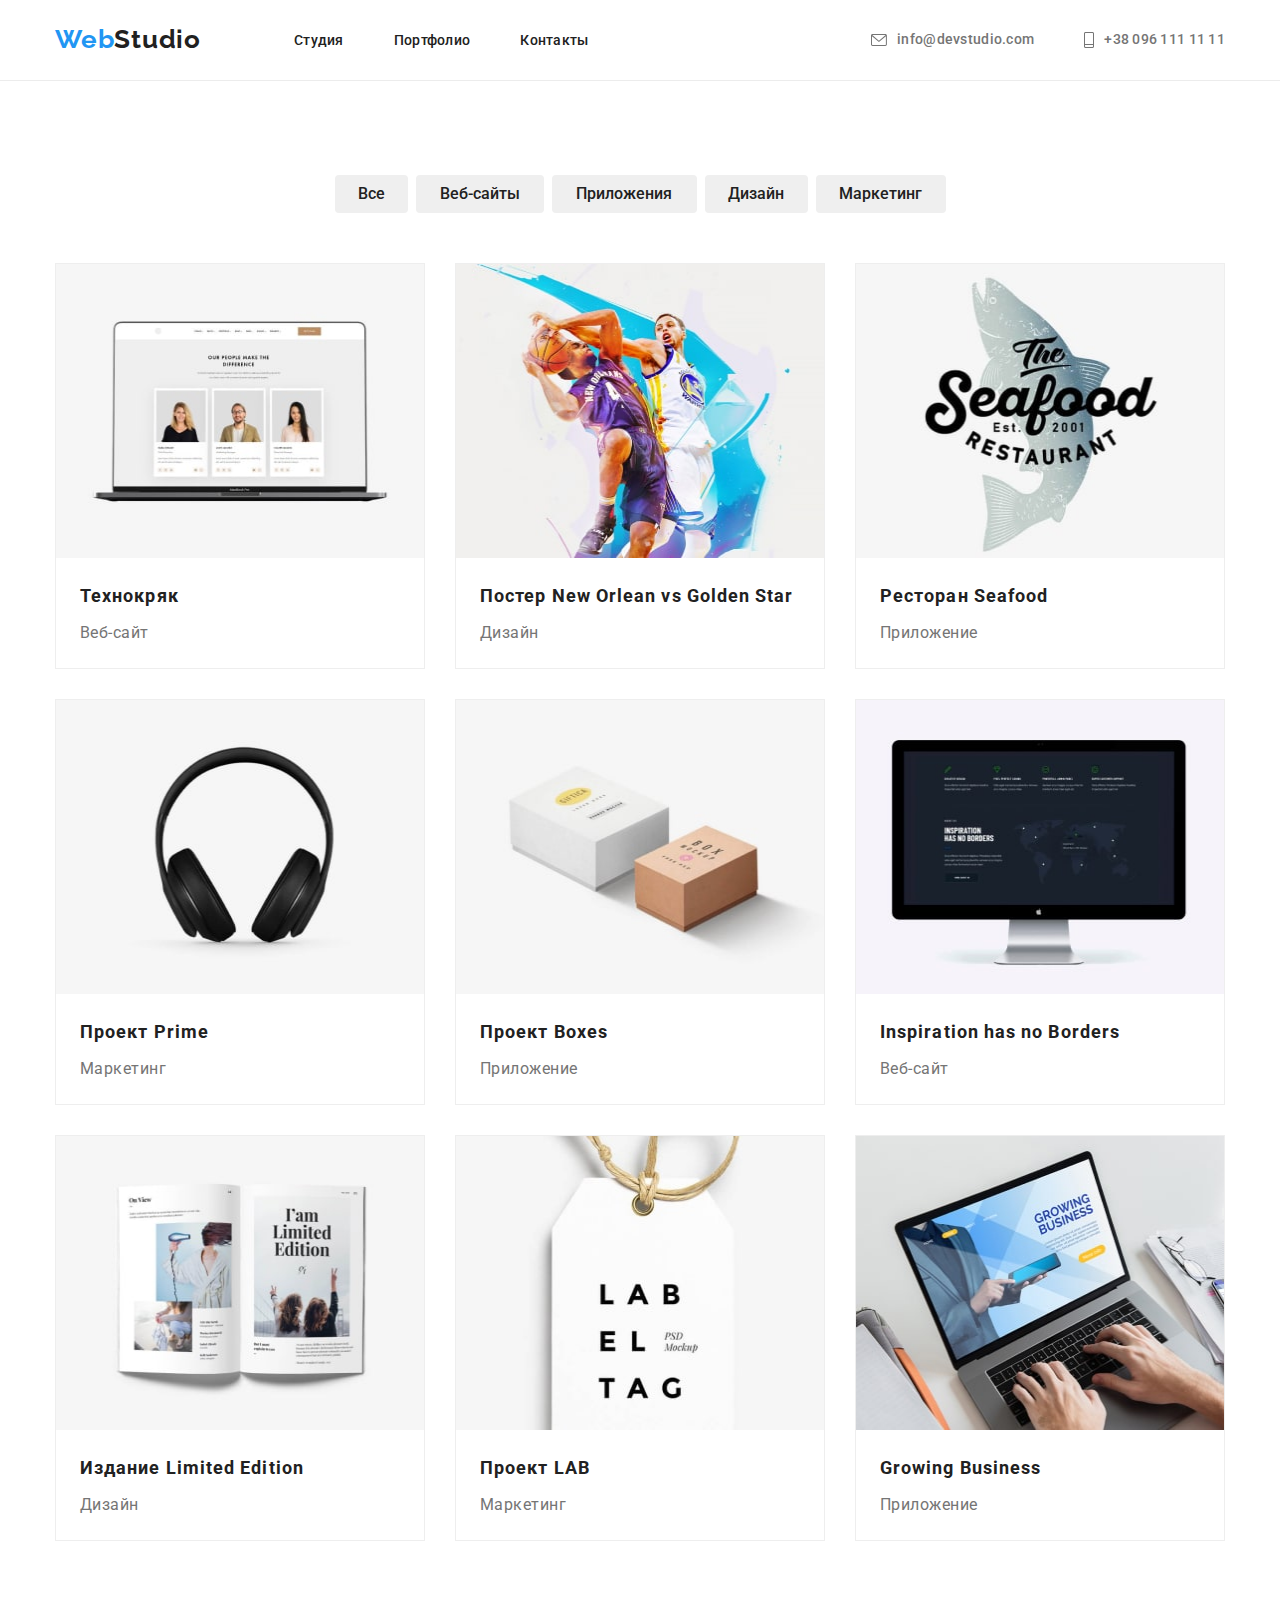
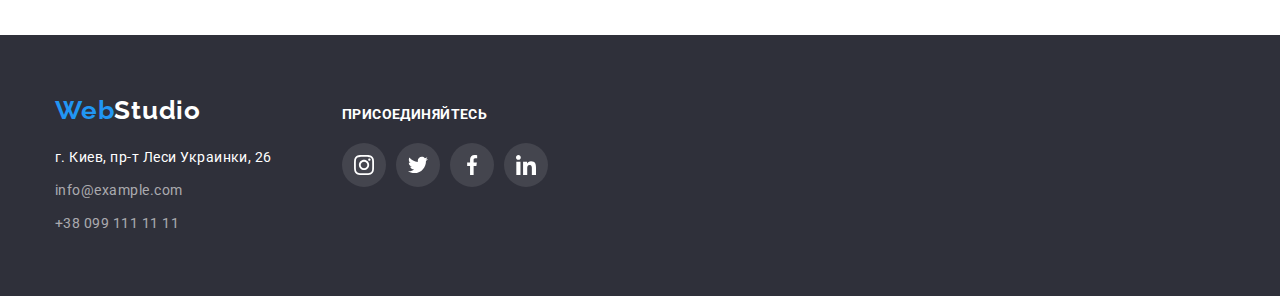
==== commit de04b906: "Done" ====
--- a/portfolio.html
+++ b/portfolio.html
@@ -19,7 +19,7 @@
 
     <body class="page">
     
-        <header class="hader">
+        <header class="hader portfolio">
             <div class="container">
                 <nav class="site-nav">
                     <a class="logo-blue link" href="">Web<span class="logo-black">Studio</span></a>
@@ -39,7 +39,7 @@
                             </svg>info@devstudio.com</a>
                     </li>
                     <li class="cont"><a class="contact-link link tel" href="tel:+380961111111">
-                            <svg class="icon-contact tel" width="16" height="12">
+                            <svg class="icon-contact tel" width="10" height="16">
                                 <use href="./images/icons.svg#icon-phone"></use>
                             </svg>+38 096 111 11 11</a>
                     </li>
@@ -52,16 +52,16 @@
                 <div class="container">
                     <h1 class="visually-hidden"><span >Фильтр</span></h1>
                     <ul class="filter list">
-                        <li class="but"><button class="buttons" type="button">Все</button></li>  
-                        <li class="but"><button class="buttons" type="button">Веб-сайты</button></li>
-                        <li class="but"><button class="buttons" type="button">Приложения</button></li>
-                        <li class="but"><button class="buttons" type="button">Дизайн</button></li>
-                        <li class="but"><button class="buttons" type="button">Маркетинг</button></li>  
+                        <li class="but"><button class="buttons one" type="button">Все</button></li>  
+                        <li class="but"><button class="buttons two" type="button">Веб-сайты</button></li>
+                        <li class="but"><button class="buttons three" type="button">Приложения</button></li>
+                        <li class="but"><button class="buttons four" type="button">Дизайн</button></li>
+                        <li class="but"><button class="buttons five" type="button">Маркетинг</button></li>  
                     </ul>     
                  
                     <ul class="project list">
                         <li class="pic">
-                            <a class="link" href="./index.html"><img src="./images/portfolio/img-10.jpg" alt="Экран ноутбука с открытым сайтом" width="370" height="294"/>
+                            <a class="link card" href="./index.html"><img src="./images/portfolio/img-10.jpg" alt="Экран ноутбука с открытым сайтом" width="370" height="294"/>
                                 <div class="cards">
                                     <h2 class="project-name">Технокряк</h2>
                                     <p class="project-work">Веб-сайт</p>
@@ -69,7 +69,7 @@
                             </a>
                         </li>
                         <li class="pic">
-                            <a class="link" href="./index.html"><img src="./images/portfolio/img-11.jpg" alt="Два баскетболиста с мячом" width="370" height="294"/>
+                            <a class="link card" href="./index.html"><img src="./images/portfolio/img-11.jpg" alt="Два баскетболиста с мячом" width="370" height="294"/>
                                 <div class="cards">
                                     <h2 class="project-name">Постер New Orlean vs Golden Star</h2>
                                     <p class="project-work">Дизайн</p>
@@ -78,7 +78,7 @@
                             
                         </li>
                         <li class="pic">
-                            <a class="link" href="./index.html"><img src="./images/portfolio/img-12.jpg" alt="Эмблема ресторана морской еды" width="370" height="294"/>
+                            <a class="link card" href="./index.html"><img src="./images/portfolio/img-12.jpg" alt="Эмблема ресторана морской еды" width="370" height="294"/>
                                 <div class="cards">
                                     <h2 class="project-name">Ресторан Seafood</h2>
                                     <p class="project-work">Приложение</p>
@@ -86,7 +86,7 @@
                             </a>
                         </li>
                         <li class="pic">
-                            <a class="link" href="./index.html"><img src="./images/portfolio/img-13.jpg" alt="Черные наушники" width="370" height="294"/>
+                            <a class="link card" href="./index.html"><img src="./images/portfolio/img-13.jpg" alt="Черные наушники" width="370" height="294"/>
                                 <div class="cards">
                                     <h2 class="project-name">Проект Prime</h2>
                                     <p class="project-work">Маркетинг</p>
@@ -94,7 +94,7 @@
                             </a>
                         </li>
                         <li class="pic">
-                            <a class="link" href="./index.html"><img src="./images/portfolio/img-14.jpg" alt="Две коробки" width="370" height="294"/>
+                            <a class="link card" href="./index.html"><img src="./images/portfolio/img-14.jpg" alt="Две коробки" width="370" height="294"/>
                                 <div class="cards">
                                     <h2 class="project-name">Проект Boxes</h2>
                                     <p class="project-work">Приложение</p>
@@ -102,7 +102,7 @@
                             </a>
                         </li>
                         <li class="pic">
-                            <a class="link" href="./index.html"><img src="./images/portfolio/img-15.jpg" alt="Монитор компьютера с открытым сайтом" width="370" height="294"/>
+                            <a class="link card" href="./index.html"><img src="./images/portfolio/img-15.jpg" alt="Монитор компьютера с открытым сайтом" width="370" height="294"/>
                                 <div class="cards">
                                     <h2 class="project-name">Inspiration has no Borders</h2>
                                     <p class="project-work">Веб-сайт</p>
@@ -110,7 +110,7 @@
                             </a>
                         </li>
                         <li class="pic">
-                            <a class="link" href="./index.html"><img src="./images/portfolio/img-16.jpg" alt="Открытая книга на английском языке" width="370" height="294"/>
+                            <a class="link card" href="./index.html"><img src="./images/portfolio/img-16.jpg" alt="Открытая книга на английском языке" width="370" height="294"/>
                                 <div class="cards">
                                     <h2 class="project-name">Издание Limited Edition</h2>
                                     <p class="project-work">Дизайн</p>
@@ -118,7 +118,7 @@
                             </a>
                         </li>
                         <li class="pic">
-                            <a class="link" href="./index.html"><img src="./images/portfolio/img-17.jpg" alt="Визитка на веревке" width="370" height="294"/>
+                            <a class="link card" href="./index.html"><img src="./images/portfolio/img-17.jpg" alt="Визитка на веревке" width="370" height="294"/>
                                 <div class="cards">
                                     <h2 class="project-name">Проект LAB</h2>
                                     <p class="project-work">Маркетинг</p>
@@ -126,7 +126,7 @@
                             </a>
                         </li>
                         <li class="pic">
-                            <a class="link" href="./index.html"><img src="./images/portfolio/img-18.jpg" alt="Открытый ноутбук с загруженым сайтом" width="370" height="294"/>
+                            <a class="link card" href="./index.html"><img src="./images/portfolio/img-18.jpg" alt="Открытый ноутбук с загруженым сайтом" width="370" height="294"/>
                                 <div class="cards">
                                     <h2 class="project-name">Growing Business</h2>
                                     <p class="project-work">Приложение</p>
--- a/css/styles.css
+++ b/css/styles.css
@@ -18,6 +18,19 @@
     --hero-bgd-color: #2F303A;
     --team-bgd-color: #F5F4FA;
     --contact-color: rgba(255, 255, 255, 0.6);
+    --backgrcolor: rgba(255, 255, 255, 0.1)
+    --border-button-color: #ECECEC;
+    --background-color: #E5E5E5;
+    --border-color: #EEEEEE;
+    --bgcolor: #C4C4C4;
+    --icon-color: #AFB1B8;
+    --bowshadow-one: rgba(0, 0, 0, 0.1);
+    --boxshadow-two: rgba(0, 0, 0, 0.08);
+    --boxshadow-three: rgba(0, 0, 0, 0.12);
+    --boxshadow-four: rgba(0, 0, 0, 0.06);
+    --boxshadow-five: rgba(0, 0, 0, 0.16);
+    --bshsix: rgba(0, 0, 0, 0.14);
+    --bshseven: rgba(0, 0, 0, 0.2);
 }
 .page {
     font-family: 'Roboto', sans-serif;
@@ -64,21 +77,16 @@
     padding-top: 0;
     padding-bottom: 0;
 }
-.logo-blue {
-    margin-right: 93px;
-    padding-top: 24px;
-    padding-bottom: 25px;
-}
+
 .logo {
     display: inline-block;
 }
-
 .hader .container {
     display: flex;
     align-items: center;
 }
 .hader {
-    border-bottom: 1px solid #ececec;
+    border-bottom: 1px solid #ECECEC;
 }
 .site-nav-item {
     margin-right: 50px;
@@ -97,8 +105,7 @@
 
 .contact.list {
     display: flex;
-    margin-left: auto;
-    
+    margin-left: auto;    
 }
 .contact .cont + .cont,
 .contact .connect-item + .connect-item{
@@ -106,7 +113,6 @@
     margin-left: 50px;
 }
  
-
 /* Site nav */
 
 .site-nav-item .link {
@@ -124,6 +130,11 @@
     letter-spacing: 0.03em;
     color: var(--accent-color);
 }
+.logo-blue.link {
+    margin-right: 93px;
+    padding-top: 24px;
+    padding-bottom: 25px;
+}
 
 .logo-black {
     font-family: inherit;
@@ -134,8 +145,6 @@
     font-family: inherit;
     color: var(--primary-white-color);
 }
-
-
 .link:hover,
 .link:focus {
     color: var(--accent-color); 
@@ -144,7 +153,6 @@
 .site-nav .link .list-current {
     color: var(--accent-color);
 }
-
 .contact {
     font-weight: 500;
     font-size: 14px;
@@ -161,25 +169,21 @@
     color: var(--primary-text-color); 
     fill: var(--accent-color);
 }
-
 .icon-contact::before {
     display: flex;
-    align-items: center;
-    
+    align-items: center;    
 }
 .icon-contact {
     margin-right: 10px;
     fill: currentColor;
     text-align: justify;
 }
-
-
 /* Filter Portfolio */
 .filter {
     font-weight: 500;
     font-size: 16px;
     line-height: 1.62;
-    letter-spacing: 0,03em;
+    letter-spacing: 0.03em;
 }
 .filter {
     display: flex;
@@ -218,11 +222,11 @@
     background-color: var(--accent-color);
     color: var(--primary-white-color);
 
-    background-color: #2196F3;
-    
-    box-shadow: 0px 3px 1px rgba(0, 0, 0, 0.1),
-    0px 1px 2px rgba(0, 0, 0, 0.08),
-    0px 2px 2px rgba(0, 0, 0, 0.12);
+    background-color: var(--accent-color);
+    
+    box-shadow: 0px 3px 1px var(--bowshadow-one),
+    0px 1px 2px var(--boxshadow-two),
+    0px 2px 2px var(--boxshadow-three);
     border-radius: 4px;
 }   
 .project {
@@ -232,15 +236,17 @@
 .pic {
     width: 370px;    
 }
-.pic:hover,
-.pic:focus { 
-    background-color: #FFFFFF;
-    border: 1px solid #EEEEEE;
+.card {
+    display: block;
+}
+.card:hover,
+.card:focus { 
+    background-color: var(--primary-white-color);
+    border: 1px solid var(--border-color);
     box-sizing: border-box;
-    box-shadow: 0px 1px 1px rgba(0, 0, 0, 0.12),
-    0px 4px 4px rgba(0, 0, 0, 0.06),
-    1px 4px 6px rgba(0, 0, 0, 0.16);
-    
+    box-shadow: 0px 1px 1px var(--boxshadow-three),
+    0px 4px 4px var(--boxshadow-four),
+    1px 4px 6px var(--boxshadow-five);
 }
 .project.list .pic {
     display: block;
@@ -248,7 +254,7 @@
     margin-right: 30px;
     margin-bottom: 30px;
     
-    border: 1px solid #eeeeee;
+    border: 1px solid var(--border-color);
 }
 .project.list .pic:nth-child(3n) {
     margin-right: 0;
@@ -267,11 +273,12 @@
     url(../images/hero-bgo.jpg);
     background-repeat: no-repeat;
     background-position: center;
+    background-size: cover;
     margin-right: auto;
     margin-left: auto;
     max-width: 1600px;
     height: 600px;
-    background-color: #C4C4C4;    
+    background-color: var(--bgcolor);    
     
 }
 .hero {
@@ -300,7 +307,6 @@
     line-height: 1.88;
     text-align: center;
     align-items: center;
-    border-radius: 4px;
     border: none;
     padding: 10px 32px;
     cursor: pointer;
@@ -319,6 +325,27 @@
 .button:focus {
     background-color: var(--primary-text-color) ;
 }
+.but .one {
+    width: 73px;
+    height: 38px;
+}
+.but .two {
+    width: 128px;
+    height: 38px;
+}
+.but .three {
+    width: 145px;
+    height: 38px;
+}
+.but .four {
+    width: 103px;
+    height: 38px;
+}
+.but .five {
+    width: 130px;
+    height: 38px;
+}
+
 /* Преимущества */
 
 .section {
@@ -356,10 +383,10 @@
     margin: -1px;
     border: 0;
     padding: 0;
-    white-space: nowarp;
-    clip-path: insert(100%);
+    white-space: nowrap;
+    clip-path: inset(100%);
     clip: rect(0 0 0 0);
-    owerflow: hidden;
+    overflow: hidden;
 }
 .feature-list {
     display: flex;   
@@ -434,6 +461,7 @@
 }
 
 /* Наша команда */
+
 .section-team {
     background-color: var(--team-bgd-color);    
 }
@@ -450,17 +478,17 @@
     margin-right: 30px;
     margin-left: 0;
     
-    box-shadow: 0px 1px 3px rgba(0, 0, 0, 0.12),
-    0px 1px 1px rgba(0, 0, 0, 0.14),
-    0px 2px 1px rgba(0, 0, 0, 0.2);
+    box-shadow: 0px 1px 3px var(--boxshadow-three),
+    0px 1px 1px var(--bshsix),
+    0px 2px 1px var(--bshseven);
     border-radius: 0px 0px 4px 4px;
 }
 .staff:nth-child(4n) {
     margin-right: 0;
 }
 .our {
-    margin-top: 30px;
-    margin-bottom: 30px;    
+    padding-top: 30px;
+    padding-bottom: 30px;    
 }
 
 .name {
@@ -489,13 +517,13 @@
     align-items: center;
     width: 44px;
     height: 44px;
-    background-color: rgba(255, 255, 255, 0.1);
+    background-color: var(--backgrcolor) ;
     border-radius: 50%;
         
     fill: var(--primary-white-color);
 }
 .masters-soc-icon {
-    fill: #AFB1B8;
+    fill: var(--icon-color);
 }
 
 .masters-soc-link:hover,
@@ -507,9 +535,24 @@
 .masters-soc-link:hover .masters-soc-icon {
     fill: var(--primary-white-color);
 }
+.masters-soc-link:focus .masters-soc-icon {
+    fill: var(--primary-white-color);
+}
+.masters-soc-item {
+    background-color: rgba(255, 255, 255, 0.1);
+    border-radius: 50%;
+}
+    
+
+.staff {
+    background-color: var(--primary-white-color);
+}
+
+
 /* Наши клиенты */
+
 .clients {
-    background-color: #fff;
+    background-color: var(--primary-white-color);
     
 }
 .client-title {
@@ -519,46 +562,45 @@
     text-align: center;
     letter-spacing: 0.03em;
     
-    color: #212121;
-    
-    margin-top: 94px;
+    color: var(--title-text-color);
     margin-bottom: 50px;
 }
 .client-list {
     display: flex;
-    margin-bottom: 94px;
     
     
 }
 .client-link {
-    border-color: #AFB1B8;
+    border-color: var(--icon-color);
+    padding-top: 16px;
+    padding-bottom: 16px;
+    padding-left: 32px;
+    padding-right: 32px;
+    height: 100%;
+    width: 100%;
+    box-sizing: border-box;
+    background-color: transparent;
+    display: flex;
 }
 .client-icon {
     width: 170px;
     height: 92px;
-    border: 1px solid #AFB1B8;
-    box-sizing: border-box;
+    border: 1px solid var(--icon-color);
     border-radius: 4px;
-    background-color: var(#E5E5E5);
-    fill: #AFB1B8;
-    display: inline-block;
-}
-.use {
-    fill: #AFB1B8;
+}
+
+.svg {
+    fill: var(--icon-color)
 }
 .client-link:hover,
 .client-link:focus {
     border-color: var(--accent-color);
     fill: var(--accent-color);
 }
-.client-link:hover .use {
+.client-link:hover .svg {
     fill: var(--accent-color);
-}
-.svg {
-    margin-top: 16px;
-    margin-bottom: 16px;
-    margin-left: 32px;
-    margin-right: 32px;    
+    border-color: var(--accent-color);
+    
 }
 .client-icon + .client-icon {
     margin-left: 30px;   
@@ -568,7 +610,7 @@
 }
 .client-icon:hover,
 .client-icon:focus {
-    border-color: #2196F3;
+    border-color: var(--accent-color);
 }
 
 /* Футер */
@@ -624,11 +666,9 @@
     color: var(--accent-color);
 }
 .logo-down {
-    width: 145px;
-    height: 31px;
     display: inline-block;
     margin-bottom: 20px;
-    margin-right: 156px;    
+      
 }
 .social {
     margin-left: 70px;       
@@ -642,7 +682,6 @@
     
     color: var(--primary-white-color);
     display: flex;
-    padding-top: 72px;
     margin-bottom: 20px;
 }
 
